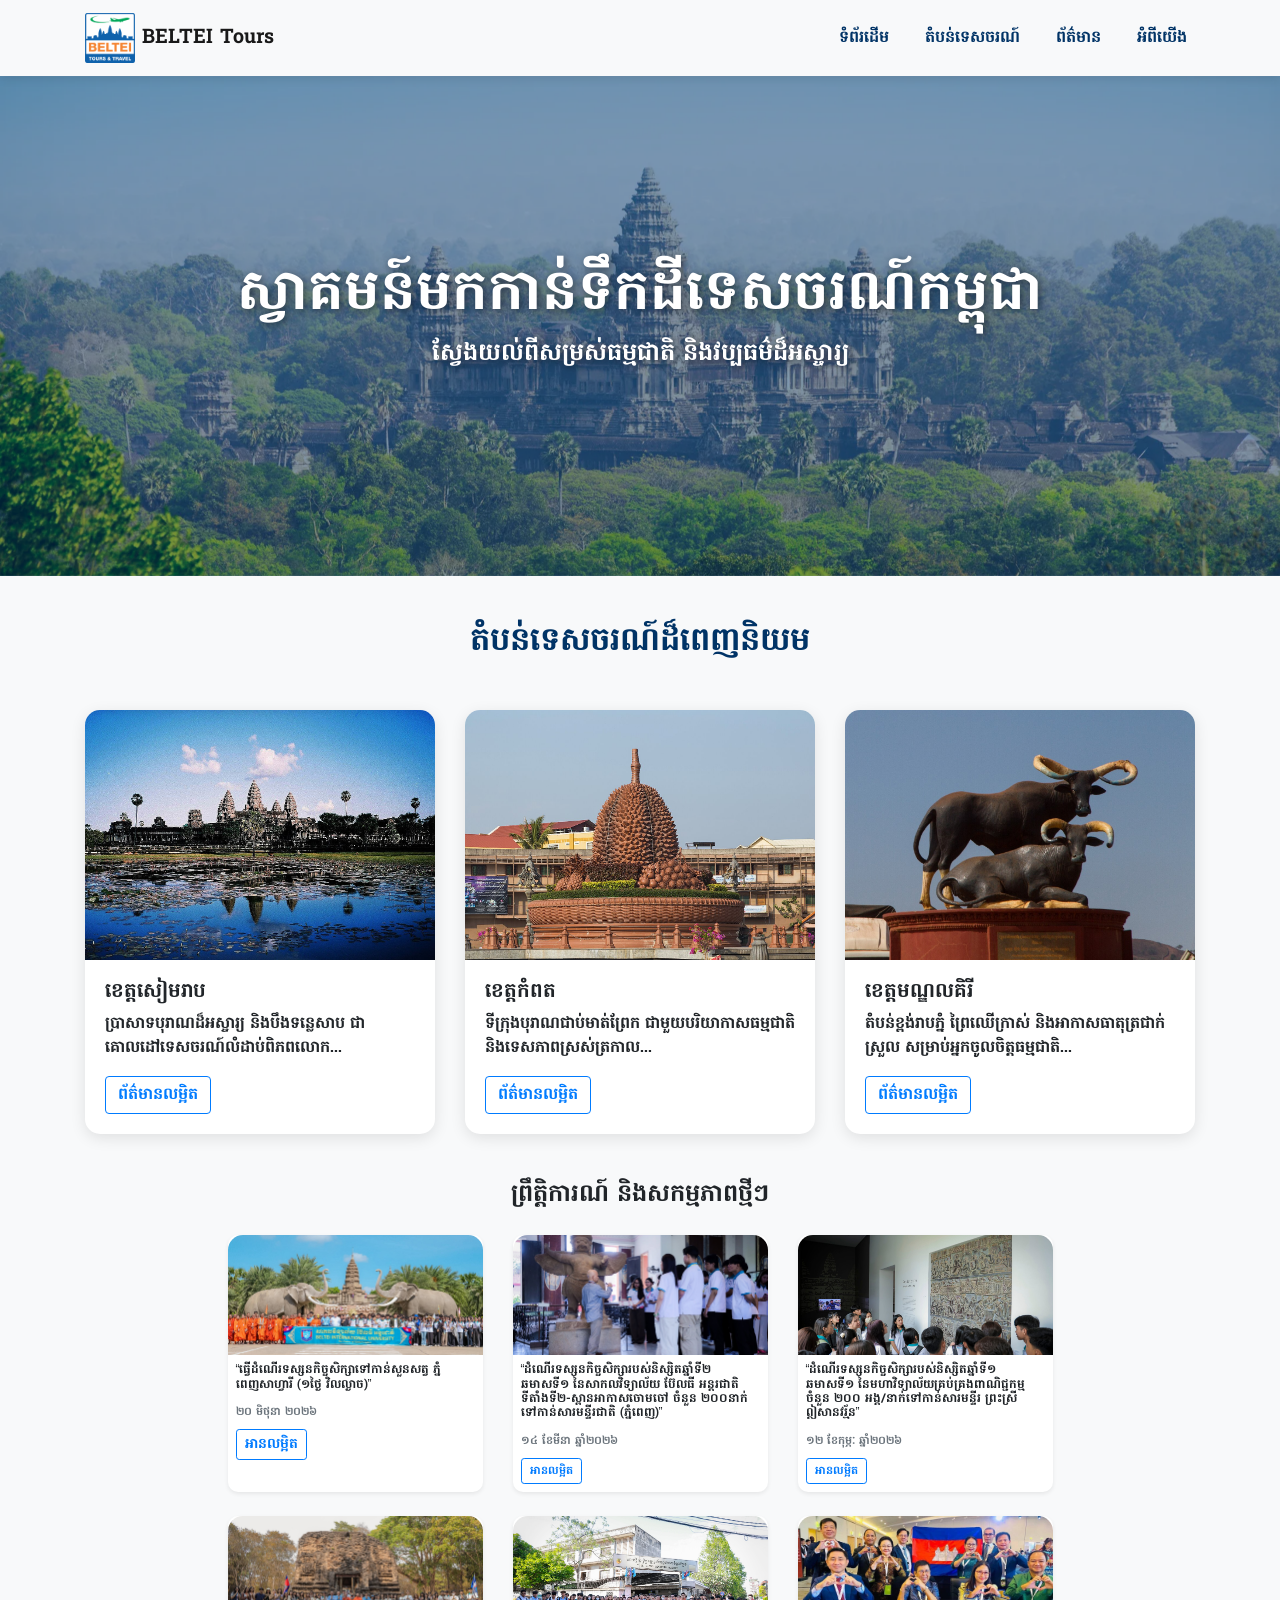
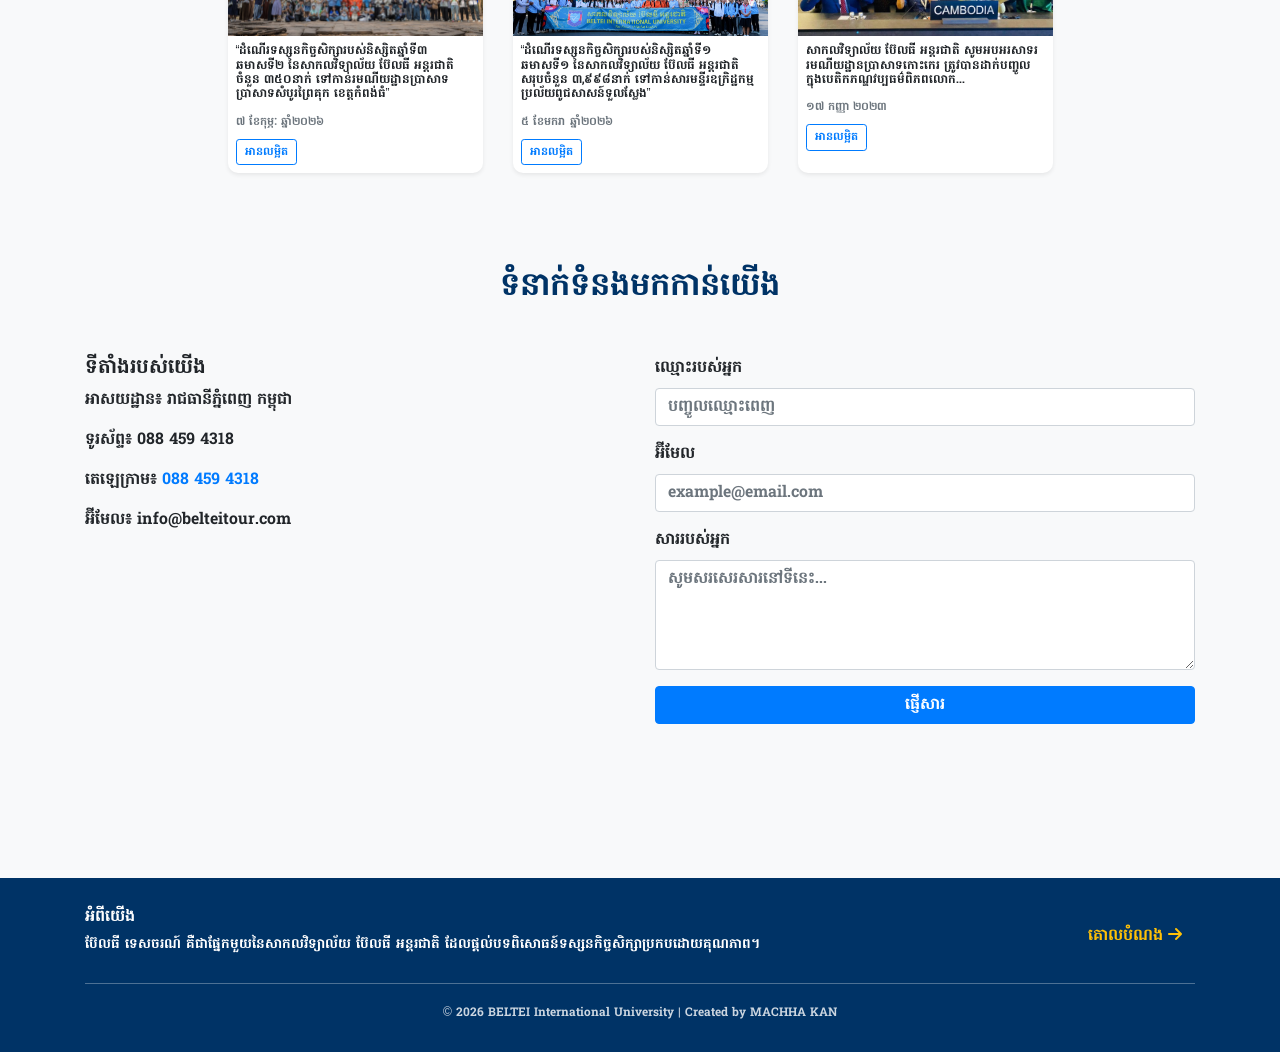
==== index.html @ 8b8ff885 "Add files via upload" ====
<!DOCTYPE html>
<html lang="km">

<head>
    <meta charset="UTF-8">
    <meta name="viewport" content="width=device-width, initial-scale=1.0">
    <title>ទេសចរណ៍កម្ពុជា - BELTEI Tours & Travel</title>
    <link rel="stylesheet" href="https://cdn.jsdelivr.net/npm/bootstrap@4.6.2/dist/css/bootstrap.min.css">
    <link rel="stylesheet" href="https://cdnjs.cloudflare.com/ajax/libs/font-awesome/6.0.0/css/all.min.css">
    <link rel="stylesheet" href="assets/css/style.css">
    <style>
        @media (max-width: 576px) {
            .navbar-nav .nav-link {
                font-size: 12px;
                padding: 5px;
            }
        }

        .navbar {
            background-color: white;
            box-shadow: 0 2px 10px rgba(0, 0, 0, 0.1);
        }

        .navbar-brand img {
            width: 50px;
        }

        #heroCarousel {
            position: relative;
        }

        .hero-overlay {
            position: absolute;
            top: 50%;
            left: 50%;
            transform: translate(-50%, -50%);
            text-align: center;
            color: white;
            z-index: 10;
            width: 100%;
            text-shadow: 2px 2px 8px rgba(0, 0, 0, 0.5);
            padding: 20px;
        }

        .hero-overlay h1 {
            font-size: 3.5rem;
            font-weight: bold;
        }

        .hero-overlay p {
            font-size: 1.5rem;
        }

        .carousel-item img {
            height: 500px;
            object-fit: cover;
        }

        .carousel-inner::after {
            content: "";
            position: absolute;
            top: 0;
            left: 0;
            width: 100%;
            height: 100%;
            background: rgba(0, 51, 102, 0.5);
            pointer-events: none;
        }

        .card {
            border: none;
            border-radius: 15px;
            transition: 0.3s;
            box-shadow: 0 4px 15px rgba(0, 0, 0, 0.1);
        }

        .card:hover {
            transform: translateY(-10px);
            box-shadow: 0 10px 25px rgba(0, 0, 0, 0.2);
        }

        .card-img-top {
            height: 250px;
            object-fit: cover;
            border-radius: 15px 15px 0 0;
        }

        .footer {
            background-color: #003366;
            color: white;
            padding: 40px 0;
        }

        .footer a {
            color: #f8f9fa;
        }

        .footer a:hover {
            color: #ffc107;
            text-decoration: none;
        }
    </style>
</head>

<body>

    <nav class="navbar sticky-top navbar-expand-lg navbar-light bg-light">
        <div class="container d-flex justify-content-between align-items-center">
            <a class="navbar-brand" href="#"><img src="assets/img/Logo BIU Travel.png" width="50"> BELTEI Tours</a>

            <ul class="navbar-nav d-flex flex-row" style="gap: 20px;">
                <li class="nav-item"><a class="nav-link" href="#heroCarousel">ទំព័រដើម</a></li>
                <li class="nav-item"><a class="nav-link" href="#menu">តំបន់ទេសចរណ៍</a></li>
                <li class="nav-item"><a class="nav-link" href="#news">ព័ត៌មាន</a></li>
                <li class="nav-item"><a class="nav-link" href="#about">អំពីយើង</a></li>
            </ul>
        </div>
    </nav>
    <div id="heroCarousel" class="carousel slide" data-ride="carousel">
        <div class="hero-overlay">
            <h1>ស្វាគមន៍មកកាន់ទឹកដីទេសចរណ៍កម្ពុជា</h1>
            <p>ស្វែងយល់ពីសម្រស់ធម្មជាតិ និងវប្បធម៌ដ៏អស្ចារ្យ</p>
        </div>

        <div class="carousel-inner">
            <div class="carousel-item active"><img src="assets/img/Cover_Angkor_wat.png" class="d-block w-100"></div>
            <div class="carousel-item"><img src="assets/img/Kampot.jpg" class="d-block w-100"></div>
            <div class="carousel-item"><img src="assets/img/Mondul_Kiri.jpg" class="d-block w-100"></div>
        </div>
    </div>

    <div class="container mt-5" id="menu">
        <h2 class="text-center font-weight-bold mb-5" style="color: #003366;">តំបន់ទេសចរណ៍ដ៏ពេញនិយម</h2>
        <div class="row">
            <div class="col-md-4 mb-4">
                <div class="card h-100">
                    <img src="assets/img/Angkor_Wat.JPG" class="card-img-top" alt="Angkor Wat">
                    <div class="card-body">
                        <h5>ខេត្តសៀមរាប</h5>
                        <p>ប្រាសាទបុរាណដ៏អស្ចារ្យ និងបឹងទន្លេសាប ជាគោលដៅទេសចរណ៍លំដាប់ពិភពលោក...</p>
                        <a href="pages/siemreap.html" class="btn btn-outline-primary">ព័ត៌មានលម្អិត</a>
                    </div>
                </div>
            </div>
            <div class="col-md-4 mb-4">
                <div class="card h-100">
                    <img src="assets/img/Kampot.jpg" class="card-img-top" alt="Kampot">
                    <div class="card-body">
                        <h5>ខេត្តកំពត</h5>
                        <p>ទីក្រុងបុរាណជាប់មាត់ព្រែក ជាមួយបរិយាកាសធម្មជាតិ និងទេសភាពស្រស់ត្រកាល...</p>
                        <a href="pages/kampot.html" class="btn btn-outline-primary">ព័ត៌មានលម្អិត</a>
                    </div>
                </div>
            </div>
            <div class="col-md-4 mb-4">
                <div class="card h-100">
                    <img src="assets/img/Mondul_Kiri.jpg" class="card-img-top" alt="Mondulkiri">
                    <div class="card-body">
                        <h5>ខេត្តមណ្ឌលគិរី</h5>
                        <p>តំបន់ខ្ពង់រាបភ្នំ ព្រៃឈើក្រាស់ និងអាកាសធាតុត្រជាក់ស្រួល សម្រាប់អ្នកចូលចិត្តធម្មជាតិ...</p>
                        <a href="pages/mondulkiri.html" class="btn btn-outline-primary">ព័ត៌មានលម្អិត</a>
                    </div>
                </div>
            </div>
        </div>
    </div>
    <section id="news" class="py-4">
        <div class="container">
            <h4 class="text-center mb-4">ព្រឹត្តិការណ៍ និងសកម្មភាពថ្មីៗ</h4>
            <div class="row justify-content-center">
                <div class="col-lg-3 col-md-4 col-sm-6 col-10 mb-4">
                    <div class="card h-100 shadow-sm" style="border-radius: 10px; overflow: hidden;">
                        <img src="assets/img/safari.jpg" class="card-img-top" style="height: 120px; object-fit: cover;"
                            alt="News">
                        <div class="card-body p-2">
                            <h6 class="card-title fw-bold" style="font-size: 0.75rem; line-height: 1.2;">
                                “ធ្វើដំណើរទស្សនកិច្ចសិក្សាទៅកាន់សួនសត្វ ភ្នំពេញសាហ្វារី (១ថ្ងៃ វិលល្ងាច)”
                            </h6>
                            <p class="card-text text-muted mb-2" style="font-size: 0.7rem;">២០ មិថុនា ២០២៦</p>
                            <a href="pages/News.html" class="btn btn-sm btn-outline-primary">អានលម្អិត</a>
                        </div>
                    </div>
                </div>
                <div class="col-lg-3 col-md-4 col-sm-6 col-10 mb-4">
                    <div class="card h-100 shadow-sm" style="border-radius: 10px; overflow: hidden;">
                        <img src="assets/img/saramunti.jpg" class="card-img-top"
                            style="height: 120px; object-fit: cover;" alt="News">
                        <div class="card-body p-2">
                            <h6 class="card-title fw-bold" style="font-size: 0.75rem; line-height: 1.2;">
                                “ដំណើរទស្សនកិច្ចសិក្សារបស់និស្សិតឆ្នាំទី២ ឆមាសទី១ នៃសាកលវិទ្យាល័យ ប៊ែលធី អន្តរជាតិ
                                ទីតាំងទី២-ស្ពានអាកាសចោមចៅ ចំនួន ២០០នាក់ ទៅកាន់សារមន្ទីរជាតិ (ភ្នំពេញ)”
                            </h6>
                            <p class="card-text text-muted mb-2" style="font-size: 0.7rem;">១៤ ខែមីនា ឆ្នាំ២០២៦</p>
                            <a href="pages/News1.html" class="btn btn-sm btn-outline-primary"
                                style="font-size: 0.7rem;">អានលម្អិត</a>
                        </div>
                    </div>
                </div>
                <div class="col-lg-3 col-md-4 col-sm-6 col-10 mb-4">
                    <div class="card h-100 shadow-sm" style="border-radius: 10px; overflow: hidden;">
                        <img src="assets/img/Icanavarman Museum.jpg" class="card-img-top"
                            style="height: 120px; object-fit: cover;" alt="News">
                        <div class="card-body p-2">
                            <h6 class="card-title fw-bold" style="font-size: 0.75rem; line-height: 1.2;">
                                “ដំណើរទស្សនកិច្ចសិក្សារបស់និស្សិតឆ្នាំទី១ ឆមាសទី១ នៃមហាវិទ្យាល័យគ្រប់គ្រងពាណិជ្ជកម្ម
                                ចំនួន ២០០ អង្គ/នាក់ទៅកាន់សារមន្ទីរ ព្រះស្រីឦសានវរ្ម័ន”
                            </h6>
                            <p class="card-text text-muted mb-2" style="font-size: 0.7rem;">១២ ខែកុម្ភៈ ឆ្នាំ២០២៦</p>
                            <a href="pages/News6.html" class="btn btn-sm btn-outline-primary"
                                style="font-size: 0.7rem;">អានលម្អិត</a>
                        </div>
                    </div>
                </div>
            </div>
            <div class="row justify-content-center">
                <div class="col-lg-3 col-md-4 col-sm-6 col-10 mb-4">
                    <div class="card h-100 shadow-sm" style="border-radius: 10px; overflow: hidden;">
                        <img src="assets/img/preikuk3.jpg" class="card-img-top"
                            style="height: 120px; object-fit: cover;" alt="News">
                        <div class="card-body p-2">
                            <h6 class="card-title fw-bold" style="font-size: 0.75rem; line-height: 1.2;">
                                “ដំណើរទស្សនកិច្ចសិក្សារបស់និស្សិតឆ្នាំទី៣ ឆមាសទី២ នៃសាកលវិទ្យាល័យ ប៊ែលធី អន្តរជាតិ ចំនួន
                                ៣៥០នាក់ ទៅកាន់រមណីយដ្ឋានប្រាសាទប្រាសាទសំបូរព្រៃគុក ខេត្តកំពង់ធំ”
                            </h6>
                            <p class="card-text text-muted mb-2" style="font-size: 0.7rem;">៧ ខែកុម្ភៈ ឆ្នាំ២០២៦</p>
                            <a href="pages/News5.html" class="btn btn-sm btn-outline-primary"
                                style="font-size: 0.7rem;">អានលម្អិត</a>
                        </div>
                    </div>
                </div>
                <div class="col-lg-3 col-md-4 col-sm-6 col-10 mb-4">
                    <div class="card h-100 shadow-sm" style="border-radius: 10px; overflow: hidden;">
                        <img src="assets/img/tulsleng.jpg" class="card-img-top"
                            style="height: 120px; object-fit: cover;" alt="News">
                        <div class="card-body p-2">
                            <h6 class="card-title fw-bold" style="font-size: 0.75rem; line-height: 1.2;">
                                “ដំណើរទស្សនកិច្ចសិក្សារបស់និស្សិតឆ្នាំទី១ ឆមាសទី១ នៃសាកលវិទ្យាល័យ ប៊ែលធី អន្តរជាតិ
                                សរុបចំនួន ៣,៩៩៨នាក់ ទៅកាន់សារមន្ទីរឧក្រិដ្ឋកម្មប្រល័យពូជសាសន៍ទួលស្លែង”
                            </h6>
                            <p class="card-text text-muted mb-2" style="font-size: 0.7rem;">៥ ខែមករា ឆ្នាំ២០២៦</p>
                            <a href="pages/News4.html" class="btn btn-sm btn-outline-primary"
                                style="font-size: 0.7rem;">អានលម្អិត</a>
                        </div>
                    </div>
                </div>
                <div class="col-lg-3 col-md-4 col-sm-6 col-10 mb-4">
                    <div class="card h-100 shadow-sm" style="border-radius: 10px; overflow: hidden;">
                        <img src="assets/img/kohke.jpg" class="card-img-top" style="height: 120px; object-fit: cover;"
                            alt="News">
                        <div class="card-body p-2">
                            <h6 class="card-title fw-bold" style="font-size: 0.75rem; line-height: 1.2;">
                                សាកលវិទ្យាល័យ ប៊ែលធី អន្តរជាតិ សូមអបអរសាទរ រមណីយដ្ឋានប្រាសាទកោះកេរ
                                ត្រូវបានដាក់បញ្ចូលក្នុងបេតិកភណ្ឌវប្បធម៌ពិភពលោក...
                            </h6>
                            <p class="card-text text-muted mb-2" style="font-size: 0.7rem;">១៧ កញ្ញា ២០២៣ </p>
                            <a href="pages/News3.html" class="btn btn-sm btn-outline-primary"
                                style="font-size: 0.7rem;">អានលម្អិត</a>
                        </div>
                    </div>
                </div>
            </div>

        </div>
        </div>
    </section>
    <section id="contact" class="py-5 bg-light">
        <div class="container">
            <h2 class="text-center font-weight-bold mb-5" style="color: #003366;">ទំនាក់ទំនងមកកាន់យើង</h2>
            <div class="row">
                <div class="col-md-6">
                    <h5>ទីតាំងរបស់យើង</h5>
                    <p>អាសយដ្ឋាន៖ រាជធានីភ្នំពេញ កម្ពុជា</p>
                    <p>ទូរស័ព្ទ៖ 088 459 4318</p>
                    <p>តេឡេក្រាម៖​ <a href="https://t.me/Machha1">088 459 4318</a></p>
                    <p>អ៊ីមែល៖ info@belteitour.com</p>
                    <div class="map-responsive">
                        <iframe
                            src="https://www.google.com/maps/embed?pb=!1m18!1m12!1m3!1d15636.232632354127!2d104.90656435489656!3d11.547685887197282!2m3!1f0!2f0!3f0!3m2!1i1024!2i768!4f13.1!3m3!1m2!1s0x3109511f69ba6309%3A0xc65060947881cb4e!2z4Z6f4Z624Z6A4Z6b4Z6c4Z634Z6R4Z-S4Z6Z4Z624Z6b4Z-Q4Z6Z4Z6U4Z-K4Z-C4Z6b4Z6S4Z644Z6i4Z6T4Z-S4Z6P4Z6a4Z6H4Z624Z6P4Z63IOGekeGeuOGfoeKAiyAo4Z6f4Z624Z6B4Z624Z6R4Z694Z6b4Z6f4Z-S4Z6b4Z-C4Z6EKQ!5e0!3m2!1skm!2skh!4v1781967107919!5m2!1skm!2skh"
                            width="100%" height="250" style="border:0;" allowfullscreen="" loading="lazy"></iframe>
                    </div>
                </div>
                <div class="col-md-6">
                    <form action="#" method="POST">
                        <div class="mb-3">
                            <label class="form-label">ឈ្មោះរបស់អ្នក</label>
                            <input type="text" class="form-control" placeholder="បញ្ចូលឈ្មោះពេញ" required>
                        </div>
                        <div class="mb-3">
                            <label class="form-label">អ៊ីមែល</label>
                            <input type="email" class="form-control" placeholder="example@email.com" required>
                        </div>
                        <div class="mb-3">
                            <label class="form-label">សាររបស់អ្នក</label>
                            <textarea class="form-control" rows="4" placeholder="សូមសរសេរសារនៅទីនេះ..."></textarea>
                        </div>
                        <button type="submit" class="btn btn-primary w-100">ផ្ញើសារ</button>
                    </form>
                </div>
            </div>
        </div>
    </section>

    <footer class="footer mt-4" style="background-color: #003366; color: white; padding: 30px 0;" id="about">
        <div class="container">
            <div class="row">
                <div class="col-md-8 mb-2">
                    <h6 class="font-weight-bold">អំពីយើង</h6>
                    <p style="font-size: 0.85rem; margin-bottom: 0;">
                        ប៊ែលធី ទេសចរណ៍ គឺជាផ្នែកមួយនៃសាកលវិទ្យាល័យ ប៊ែលធី អន្តរជាតិ
                        ដែលផ្តល់បទពិសោធន៍ទស្សនកិច្ចសិក្សាប្រកបដោយគុណភាព។
                    </p>
                </div>

                <div class="col-md-4 text-md-right align-self-center">
                    <a href="pages/about.html" class="btn btn-link"
                        style="color: #ffc107; font-size: 1rem; text-decoration: none; font-weight: bold;">
                        គោលបំណង <i class="fas fa-arrow-right"></i>
                    </a>
                </div>
            </div>

            <hr style="border-top: 1px solid rgba(255,255,255,0.3); margin: 20px 0;">

            <div class="text-center" style="font-size: 0.75rem; opacity: 0.8;">
                © 2026 BELTEI International University | Created by MACHHA KAN
            </div>
        </div>
    </footer>
    <script src="https://code.jquery.com/jquery-3.6.0.min.js"></script>
    <script src="https://cdn.jsdelivr.net/npm/bootstrap@4.6.2/dist/js/bootstrap.bundle.min.js"></script>
</body>

</html>
---- assets/css/style.css ----
@font-face {
    font-family: 'KhmerFont';
    src: url('../fonts/Hanuman-Bold.ttf') format('truetype');
}
html {
    scroll-padding-top: 80px;
}
html {
    scroll-behavior: smooth;
    scroll-padding-top: 80px;
}
body {
    font-family: 'KhmerFont', sans-serif;
    background-color: #f8f9fa;
}
.navbar-nav .nav-link {
    font-family: 'KhmerFont', sans-serif !important;
    font-weight: bold;
    color: #003366 !important;
}
h1{
    font-family: 'KhmerFont', sans-serif;
}
h2{
    font-family: 'KhmerFont', sans-serif;
}
h3{
    font-family: 'KhmerFont', sans-serif;
}
h4{
    font-family: 'KhmerFont', sans-serif;
}
h5 {
    font-family: 'KhmerFont', sans-serif;
}
h6{
    font-family: 'KhmerFont', sans-serif;
}
p{
    font-family: 'KhmerFont', sans-serif;
}
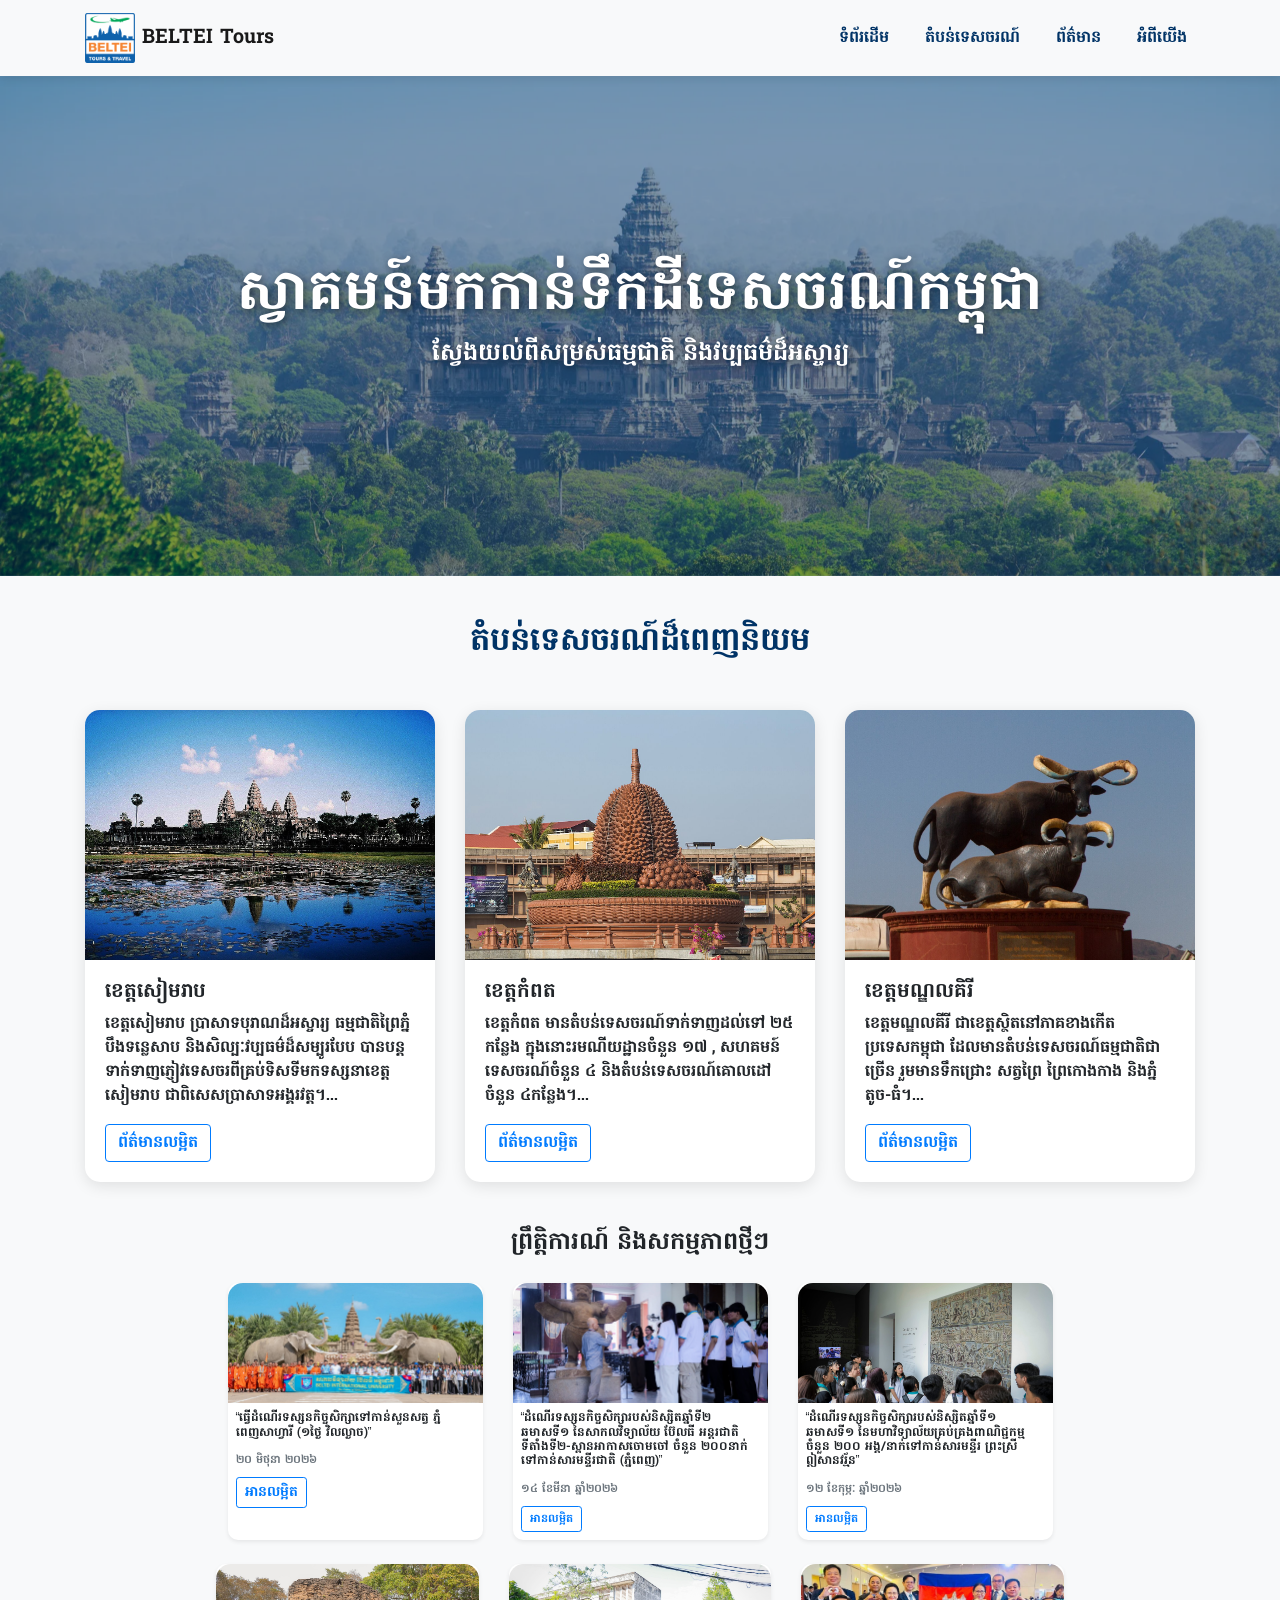
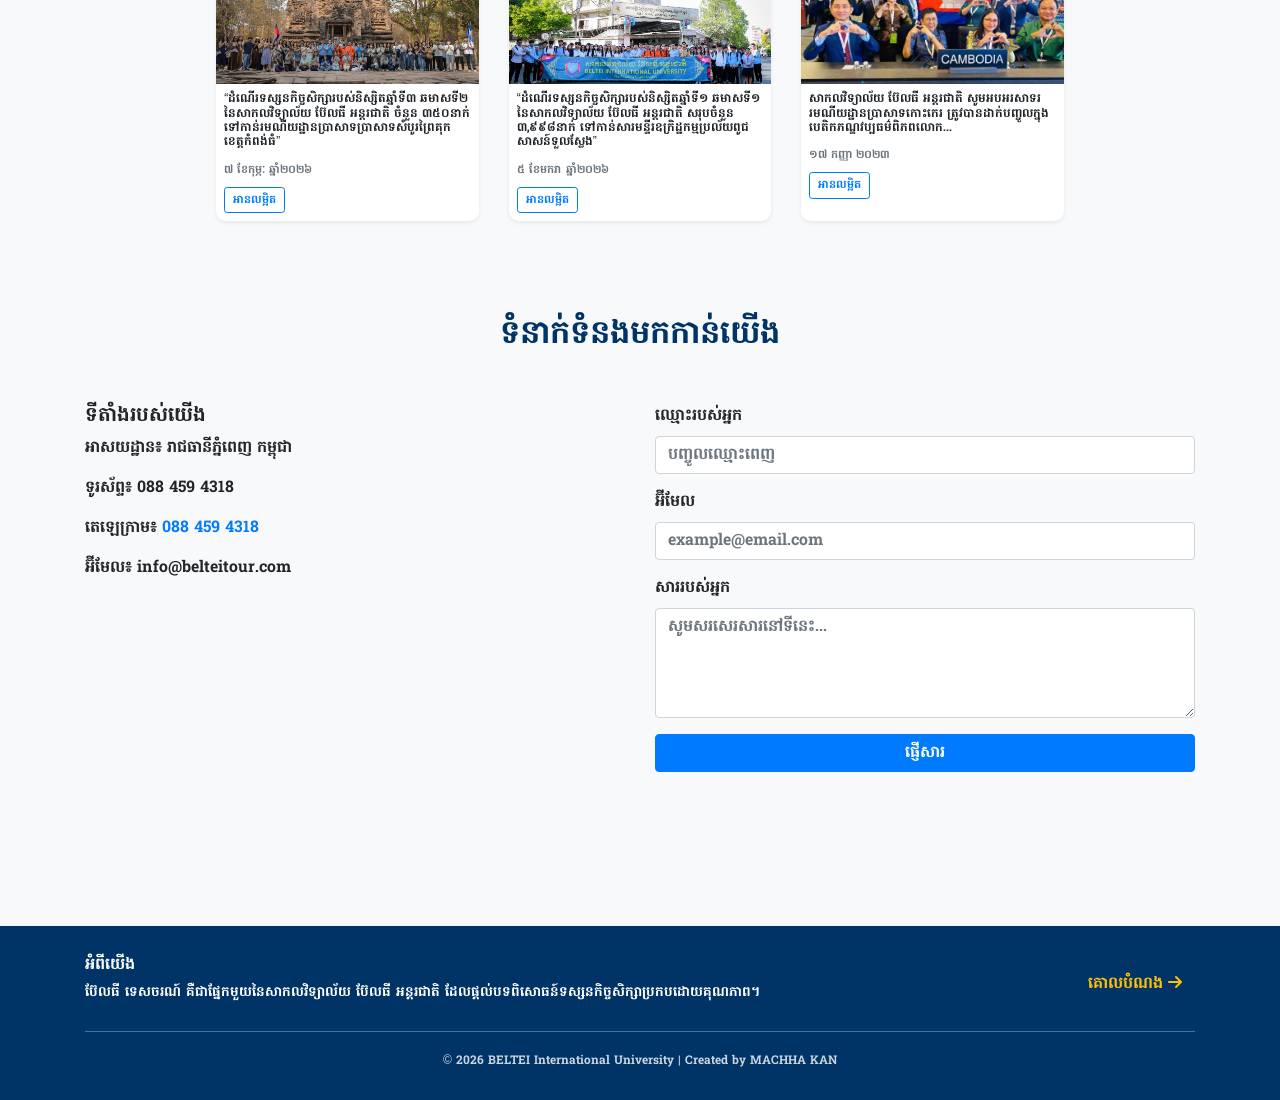
==== commit 90187080: "Add files via upload" ====
--- a/index.html
+++ b/index.html
@@ -137,7 +137,9 @@
                     <img src="assets/img/Angkor_Wat.JPG" class="card-img-top" alt="Angkor Wat">
                     <div class="card-body">
                         <h5>ខេត្តសៀមរាប</h5>
-                        <p>ប្រាសាទបុរាណដ៏អស្ចារ្យ និងបឹងទន្លេសាប ជាគោលដៅទេសចរណ៍លំដាប់ពិភពលោក...</p>
+                        <p>ខេត្តសៀមរាប ប្រាសាទបុរាណដ៏អស្ចារ្យ ធម្មជាតិព្រៃភ្នំ បឹងទន្លេសាប និងសិល្បៈវប្បធម៌ដ៏សម្បូរបែប
+                            បានបន្តទាក់ទាញភ្ញៀវទេសចរពីគ្រប់ទិសទីមកទស្សនាខេត្តសៀមរាប ជាពិសេសប្រាសាទអង្គរវត្ត។...
+                        </p>
                         <a href="pages/siemreap.html" class="btn btn-outline-primary">ព័ត៌មានលម្អិត</a>
                     </div>
                 </div>
@@ -147,7 +149,8 @@
                     <img src="assets/img/Kampot.jpg" class="card-img-top" alt="Kampot">
                     <div class="card-body">
                         <h5>ខេត្តកំពត</h5>
-                        <p>ទីក្រុងបុរាណជាប់មាត់ព្រែក ជាមួយបរិយាកាសធម្មជាតិ និងទេសភាពស្រស់ត្រកាល...</p>
+                        <p>​ខេត្តកំពត​ មាន​តំបន់​ទេសចរណ៍​ទាក់ទាញ​ដល់​ទៅ ២៥​កន្លែង ក្នុងនោះ​រមណីយដ្ឋាន​ចំនួន ១៧ ,
+                            សហគមន៍​ទេសចរណ៍​ចំនួន ៤ និង​តំបន់​ទេសចរណ៍​គោលដៅ​ចំនួន ៤​កន្លែង​។... </p>
                         <a href="pages/kampot.html" class="btn btn-outline-primary">ព័ត៌មានលម្អិត</a>
                     </div>
                 </div>
@@ -157,7 +160,10 @@
                     <img src="assets/img/Mondul_Kiri.jpg" class="card-img-top" alt="Mondulkiri">
                     <div class="card-body">
                         <h5>ខេត្តមណ្ឌលគិរី</h5>
-                        <p>តំបន់ខ្ពង់រាបភ្នំ ព្រៃឈើក្រាស់ និងអាកាសធាតុត្រជាក់ស្រួល សម្រាប់អ្នកចូលចិត្តធម្មជាតិ...</p>
+                        <p>
+                            ខេត្តមណ្ឌលគីរី ជាខេត្តស្ថិតនៅភាគខាងកើតប្រទេសកម្ពុជា ដែលមានតំបន់ទេសចរណ៍ធម្មជាតិជាច្រើន
+                            រួមមានទឹកជ្រោះ សត្វព្រៃ ព្រៃកោងកាង និងភ្នំតូច-ធំ។...
+                        </p>
                         <a href="pages/mondulkiri.html" class="btn btn-outline-primary">ព័ត៌មានលម្អិត</a>
                     </div>
                 </div>
@@ -211,56 +217,55 @@
                         </div>
                     </div>
                 </div>
-            </div>
-            <div class="row justify-content-center">
-                <div class="col-lg-3 col-md-4 col-sm-6 col-10 mb-4">
-                    <div class="card h-100 shadow-sm" style="border-radius: 10px; overflow: hidden;">
-                        <img src="assets/img/preikuk3.jpg" class="card-img-top"
-                            style="height: 120px; object-fit: cover;" alt="News">
-                        <div class="card-body p-2">
-                            <h6 class="card-title fw-bold" style="font-size: 0.75rem; line-height: 1.2;">
-                                “ដំណើរទស្សនកិច្ចសិក្សារបស់និស្សិតឆ្នាំទី៣ ឆមាសទី២ នៃសាកលវិទ្យាល័យ ប៊ែលធី អន្តរជាតិ ចំនួន
-                                ៣៥០នាក់ ទៅកាន់រមណីយដ្ឋានប្រាសាទប្រាសាទសំបូរព្រៃគុក ខេត្តកំពង់ធំ”
-                            </h6>
-                            <p class="card-text text-muted mb-2" style="font-size: 0.7rem;">៧ ខែកុម្ភៈ ឆ្នាំ២០២៦</p>
-                            <a href="pages/News5.html" class="btn btn-sm btn-outline-primary"
-                                style="font-size: 0.7rem;">អានលម្អិត</a>
-                        </div>
-                    </div>
-                </div>
-                <div class="col-lg-3 col-md-4 col-sm-6 col-10 mb-4">
-                    <div class="card h-100 shadow-sm" style="border-radius: 10px; overflow: hidden;">
-                        <img src="assets/img/tulsleng.jpg" class="card-img-top"
-                            style="height: 120px; object-fit: cover;" alt="News">
-                        <div class="card-body p-2">
-                            <h6 class="card-title fw-bold" style="font-size: 0.75rem; line-height: 1.2;">
-                                “ដំណើរទស្សនកិច្ចសិក្សារបស់និស្សិតឆ្នាំទី១ ឆមាសទី១ នៃសាកលវិទ្យាល័យ ប៊ែលធី អន្តរជាតិ
-                                សរុបចំនួន ៣,៩៩៨នាក់ ទៅកាន់សារមន្ទីរឧក្រិដ្ឋកម្មប្រល័យពូជសាសន៍ទួលស្លែង”
-                            </h6>
-                            <p class="card-text text-muted mb-2" style="font-size: 0.7rem;">៥ ខែមករា ឆ្នាំ២០២៦</p>
-                            <a href="pages/News4.html" class="btn btn-sm btn-outline-primary"
-                                style="font-size: 0.7rem;">អានលម្អិត</a>
-                        </div>
-                    </div>
-                </div>
-                <div class="col-lg-3 col-md-4 col-sm-6 col-10 mb-4">
-                    <div class="card h-100 shadow-sm" style="border-radius: 10px; overflow: hidden;">
-                        <img src="assets/img/kohke.jpg" class="card-img-top" style="height: 120px; object-fit: cover;"
-                            alt="News">
-                        <div class="card-body p-2">
-                            <h6 class="card-title fw-bold" style="font-size: 0.75rem; line-height: 1.2;">
-                                សាកលវិទ្យាល័យ ប៊ែលធី អន្តរជាតិ សូមអបអរសាទរ រមណីយដ្ឋានប្រាសាទកោះកេរ
-                                ត្រូវបានដាក់បញ្ចូលក្នុងបេតិកភណ្ឌវប្បធម៌ពិភពលោក...
-                            </h6>
-                            <p class="card-text text-muted mb-2" style="font-size: 0.7rem;">១៧ កញ្ញា ២០២៣ </p>
-                            <a href="pages/News3.html" class="btn btn-sm btn-outline-primary"
-                                style="font-size: 0.7rem;">អានលម្អិត</a>
-                        </div>
-                    </div>
-                </div>
-            </div>
-
-        </div>
+                <div class="row justify-content-center">
+                    <div class="col-lg-3 col-md-4 col-sm-6 col-10 mb-4">
+                        <div class="card h-100 shadow-sm" style="border-radius: 10px; overflow: hidden;">
+                            <img src="assets/img/preikuk3.jpg" class="card-img-top"
+                                style="height: 120px; object-fit: cover;" alt="News">
+                            <div class="card-body p-2">
+                                <h6 class="card-title fw-bold" style="font-size: 0.75rem; line-height: 1.2;">
+                                    “ដំណើរទស្សនកិច្ចសិក្សារបស់និស្សិតឆ្នាំទី៣ ឆមាសទី២ នៃសាកលវិទ្យាល័យ ប៊ែលធី អន្តរជាតិ
+                                    ចំនួន
+                                    ៣៥០នាក់ ទៅកាន់រមណីយដ្ឋានប្រាសាទប្រាសាទសំបូរព្រៃគុក ខេត្តកំពង់ធំ”
+                                </h6>
+                                <p class="card-text text-muted mb-2" style="font-size: 0.7rem;">៧ ខែកុម្ភៈ ឆ្នាំ២០២៦</p>
+                                <a href="pages/News5.html" class="btn btn-sm btn-outline-primary"
+                                    style="font-size: 0.7rem;">អានលម្អិត</a>
+                            </div>
+                        </div>
+                    </div>
+                    <div class="col-lg-3 col-md-4 col-sm-6 col-10 mb-4">
+                        <div class="card h-100 shadow-sm" style="border-radius: 10px; overflow: hidden;">
+                            <img src="assets/img/tulsleng.jpg" class="card-img-top"
+                                style="height: 120px; object-fit: cover;" alt="News">
+                            <div class="card-body p-2">
+                                <h6 class="card-title fw-bold" style="font-size: 0.75rem; line-height: 1.2;">
+                                    “ដំណើរទស្សនកិច្ចសិក្សារបស់និស្សិតឆ្នាំទី១ ឆមាសទី១ នៃសាកលវិទ្យាល័យ ប៊ែលធី អន្តរជាតិ
+                                    សរុបចំនួន ៣,៩៩៨នាក់ ទៅកាន់សារមន្ទីរឧក្រិដ្ឋកម្មប្រល័យពូជសាសន៍ទួលស្លែង”
+                                </h6>
+                                <p class="card-text text-muted mb-2" style="font-size: 0.7rem;">៥ ខែមករា ឆ្នាំ២០២៦</p>
+                                <a href="pages/News4.html" class="btn btn-sm btn-outline-primary"
+                                    style="font-size: 0.7rem;">អានលម្អិត</a>
+                            </div>
+                        </div>
+                    </div>
+                    <div class="col-lg-3 col-md-4 col-sm-6 col-10 mb-4">
+                        <div class="card h-100 shadow-sm" style="border-radius: 10px; overflow: hidden;">
+                            <img src="assets/img/kohke.jpg" class="card-img-top"
+                                style="height: 120px; object-fit: cover;" alt="News">
+                            <div class="card-body p-2">
+                                <h6 class="card-title fw-bold" style="font-size: 0.75rem; line-height: 1.2;">
+                                    សាកលវិទ្យាល័យ ប៊ែលធី អន្តរជាតិ សូមអបអរសាទរ រមណីយដ្ឋានប្រាសាទកោះកេរ
+                                    ត្រូវបានដាក់បញ្ចូលក្នុងបេតិកភណ្ឌវប្បធម៌ពិភពលោក...
+                                </h6>
+                                <p class="card-text text-muted mb-2" style="font-size: 0.7rem;">១៧ កញ្ញា ២០២៣ </p>
+                                <a href="pages/News3.html" class="btn btn-sm btn-outline-primary"
+                                    style="font-size: 0.7rem;">អានលម្អិត</a>
+                            </div>
+                        </div>
+                    </div>
+                </div>
+            </div>
         </div>
     </section>
     <section id="contact" class="py-5 bg-light">
